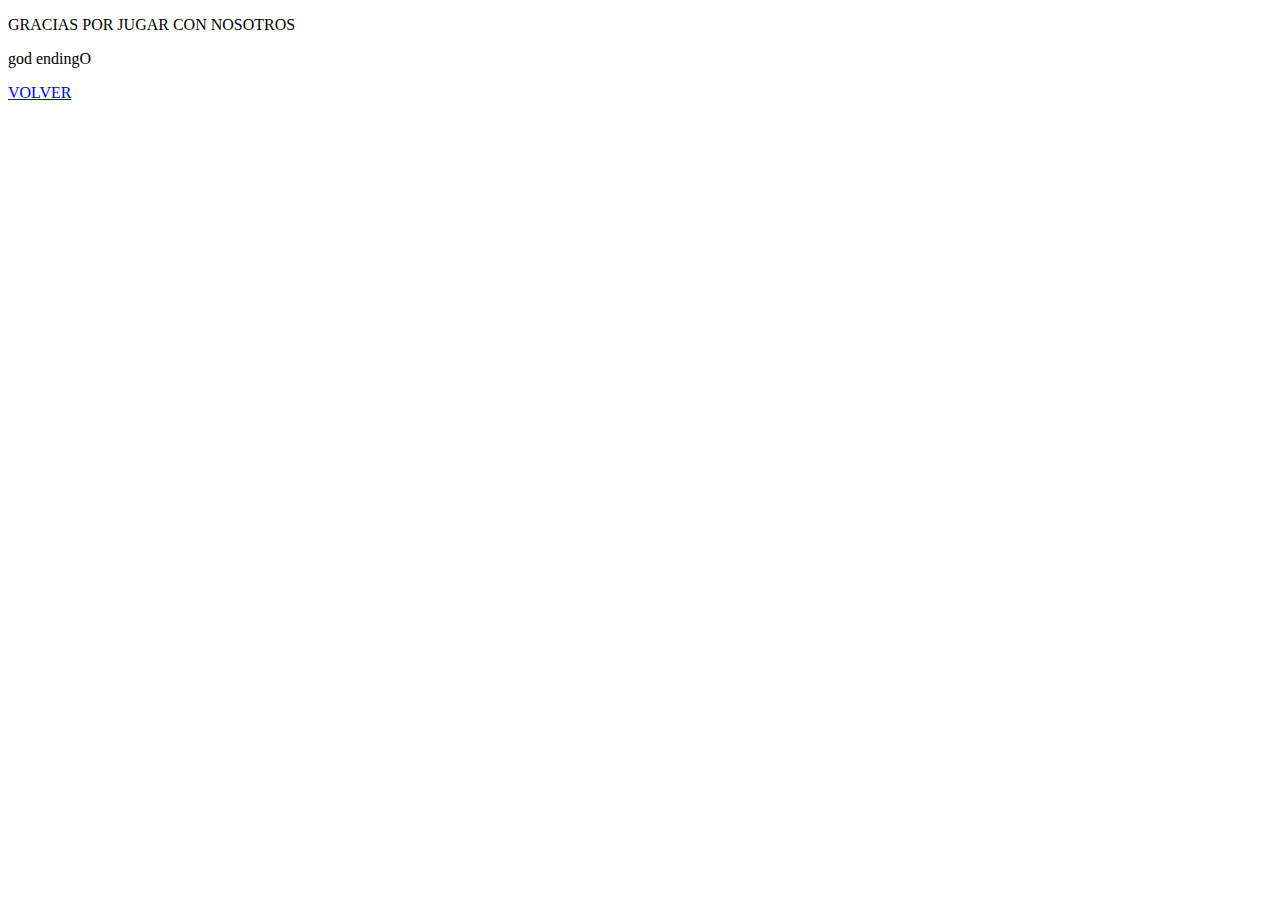
==== felicidades.html @ 76b91f6b "Detalles esteticos" ====
<!DOCTYPE html>
<html lang="en">
<head>
    <meta charset="UTF-8">
    <meta http-equiv="X-UA-Compatible" content="IE=edge">
    <meta name="viewport" content="width=device-width, initial-scale=1.0">
    <title>Document</title>
</head>
<body>
<p>GRACIAS POR JUGAR CON NOSOTROS</p>
<p>god endingO</p>
<a href="index.html">VOLVER</a>
</body>
</html>
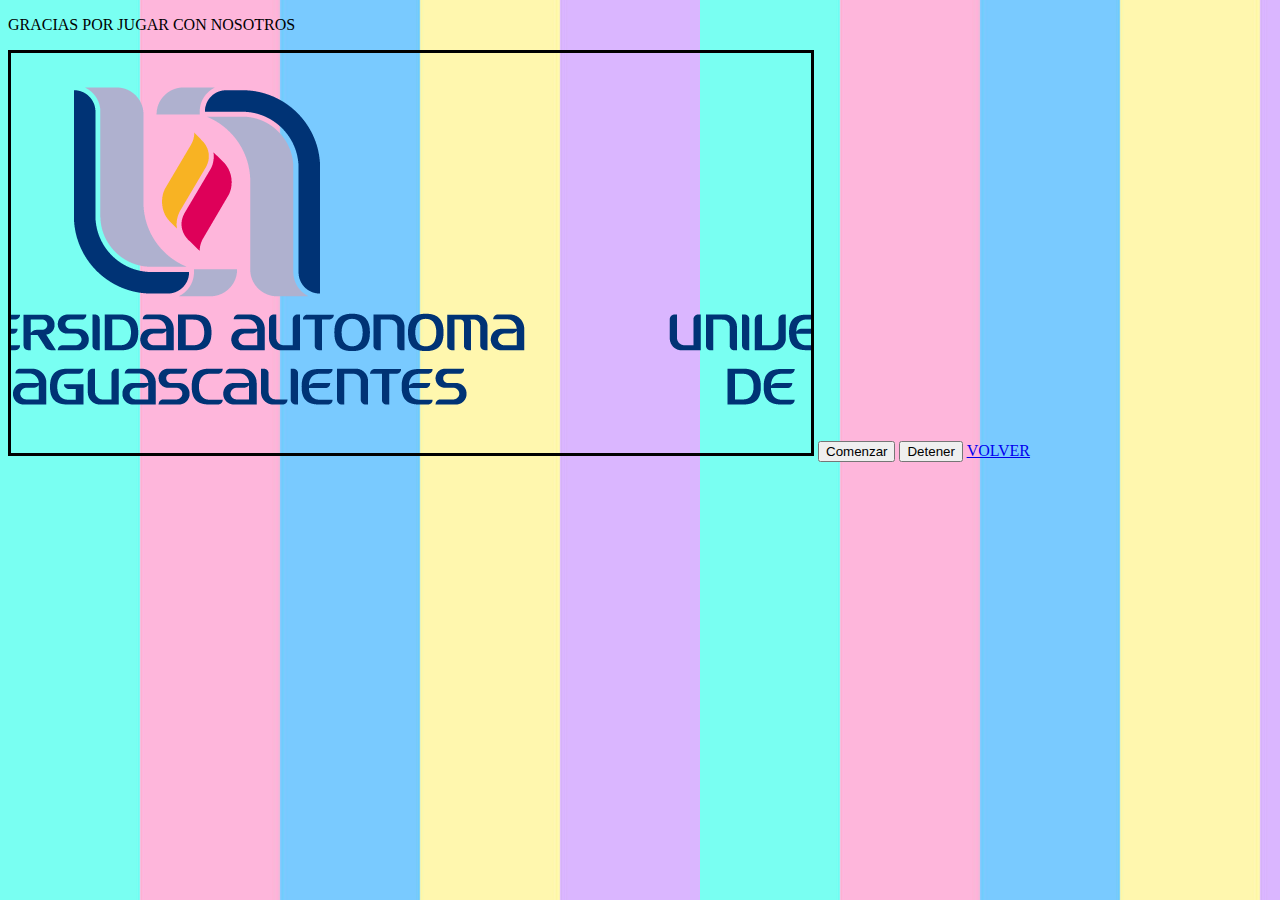
==== commit 6d99a799: "DISEÑO JUEGO" ====
--- a/felicidades.html
+++ b/felicidades.html
@@ -4,11 +4,17 @@
     <meta charset="UTF-8">
     <meta http-equiv="X-UA-Compatible" content="IE=edge">
     <meta name="viewport" content="width=device-width, initial-scale=1.0">
+    <script src="js/canvas.js"></script>
+    <link rel="stylesheet" href="css/estilo.css">
     <title>Document</title>
 </head>
 <body>
 <p>GRACIAS POR JUGAR CON NOSOTROS</p>
-<p>god endingO</p>
+<canvas id="lienzo">
+
+</canvas>
+<input type="button" id="comenzar" value="Comenzar" onClick="comenzar()">
+<input type="button" id="detener" value="Detener" onClick="detener()">
 <a href="index.html">VOLVER</a>
 </body>
 </html>--- a/css/estilo.css
+++ b/css/estilo.css
@@ -0,0 +1,29 @@
+body{
+    background-image: url(/img/fondo.jpg);
+  }
+
+.animal{
+padding-left: 40px;;
+}
+
+.drop{
+    padding-left: 9rem;
+    text-align: center;
+}
+#letra{
+    margin-left: 20rem;
+    font-size: 30px;
+}
+.encabezado{
+    display: flex;
+    flex-direction: row;
+    flex-wrap: nowrap;
+    justify-content: space-between;
+}
+#salir{
+    margin-left: 55rem;
+}
+
+canvas{
+          border:solid;
+     }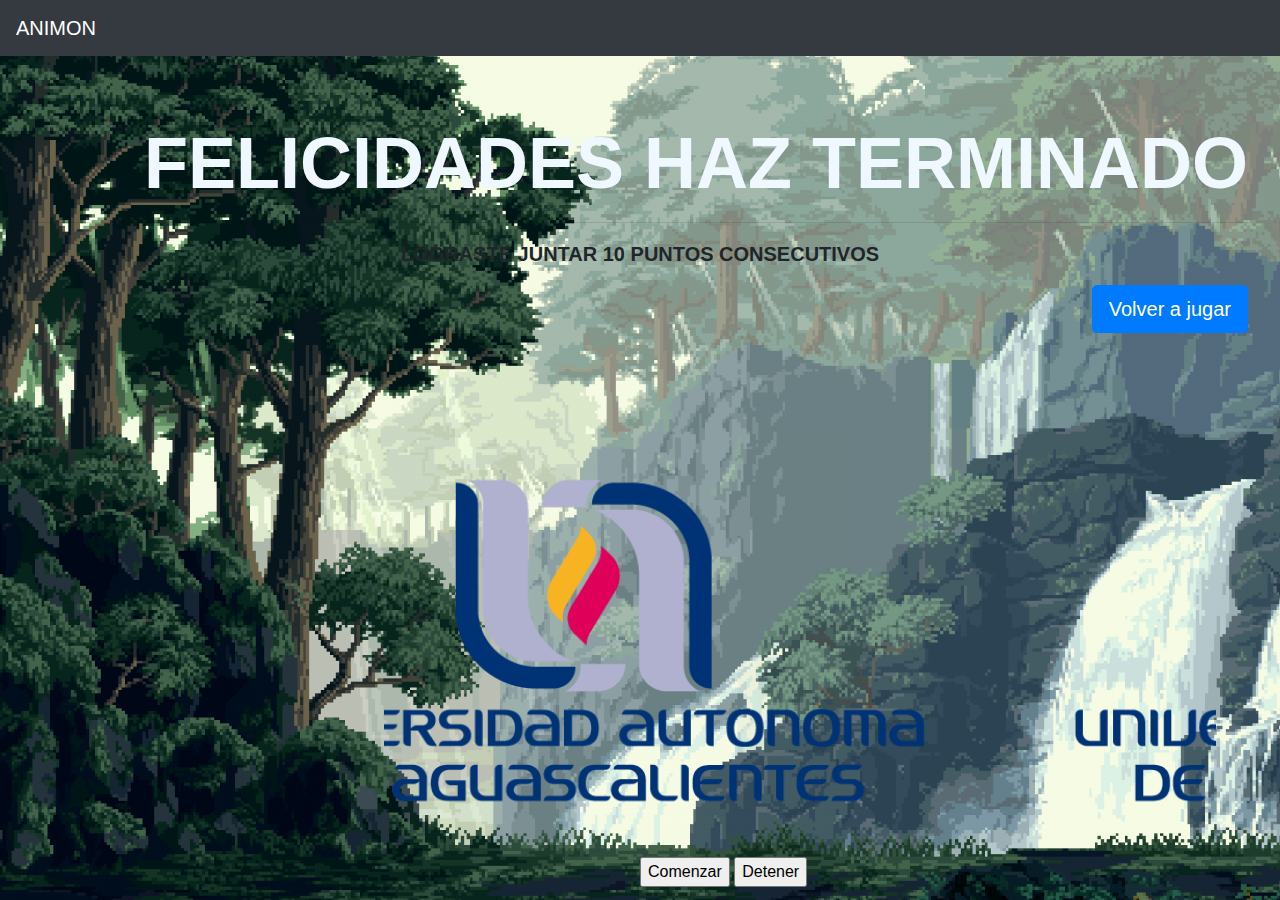
==== commit ecf3095a: "fin felicitaciones" ====
--- a/felicidades.html
+++ b/felicidades.html
@@ -4,17 +4,29 @@
     <meta charset="UTF-8">
     <meta http-equiv="X-UA-Compatible" content="IE=edge">
     <meta name="viewport" content="width=device-width, initial-scale=1.0">
+    <link rel="stylesheet" href="https://maxcdn.bootstrapcdn.com/bootstrap/4.0.0/css/bootstrap.min.css" integrity="sha384-Gn5384xqQ1aoWXA+058RXPxPg6fy4IWvTNh0E263XmFcJlSAwiGgFAW/dAiS6JXm" crossorigin="anonymous">
     <script src="js/canvas.js"></script>
     <link rel="stylesheet" href="css/estilo.css">
     <title>Document</title>
 </head>
 <body>
-<p>GRACIAS POR JUGAR CON NOSOTROS</p>
-<canvas id="lienzo">
-
-</canvas>
-<input type="button" id="comenzar" value="Comenzar" onClick="comenzar()">
-<input type="button" id="detener" value="Detener" onClick="detener()">
-<a href="index.html">VOLVER</a>
+    <nav class="navbar navbar-dark bg-dark">
+        <span class="navbar-brand mb-0 h1">ANIMON</span>
+    </nav>
+   
+    <a href="index.html"></a>
+    <div class="jumbotron">
+        <h1 class="display-3 text-right">FELICIDADES HAZ TERMINADO</h1>
+        <hr>
+        <p class="lead text-center">LOGRASTE JUNTAR 10 PUNTOS CONSECUTIVOS</p>
+        <p class="lead text-right">
+        <a class="btn btn-primary btn-lg" href="index.html" role="button">Volver a jugar</a>
+        </p>
+    </div>
+    <canvas id="lienzo"></canvas>
+    <br><div id="botones"> 
+    <input type="button" id="comenzar" value="Comenzar" onClick="comenzar()">
+    <input type="button" id="detener" value="Detener" onClick="detener()">
+</div>
 </body>
 </html>--- a/css/estilo.css
+++ b/css/estilo.css
@@ -1,5 +1,5 @@
 body{
-    background-image: url(/img/fondo.jpg);
+    background-image: url(/img/fondo1.jpg);
   }
 
 .animal{
@@ -7,8 +7,15 @@
 }
 
 .drop{
-    padding-left: 9rem;
+    margin-left: 9rem;
     text-align: center;
+
+}
+.drop img{
+    border: silver 8px solid;
+    border-image-source: url("/img/marco.png");
+    border-image-slice: 30;
+    text-align: justify;
 }
 #letra{
     margin-left: 20rem;
@@ -23,7 +30,26 @@
 #salir{
     margin-left: 55rem;
 }
+#lienzo{
+    height: 45vh;
+    width: 65vw;
+    margin-left: 24rem;
+}
+#botones{
+    margin-left: 40rem;
+}
+.jumbotron {
+    background:none ;
+}
 
-canvas{
-          border:solid;
-     }+.jumbotron p{
+    font-weight: bold;
+
+}
+
+.jumbotron h1{
+    font-weight: bold;
+    -webkit-text-fill-color: aliceblue;
+
+}
+
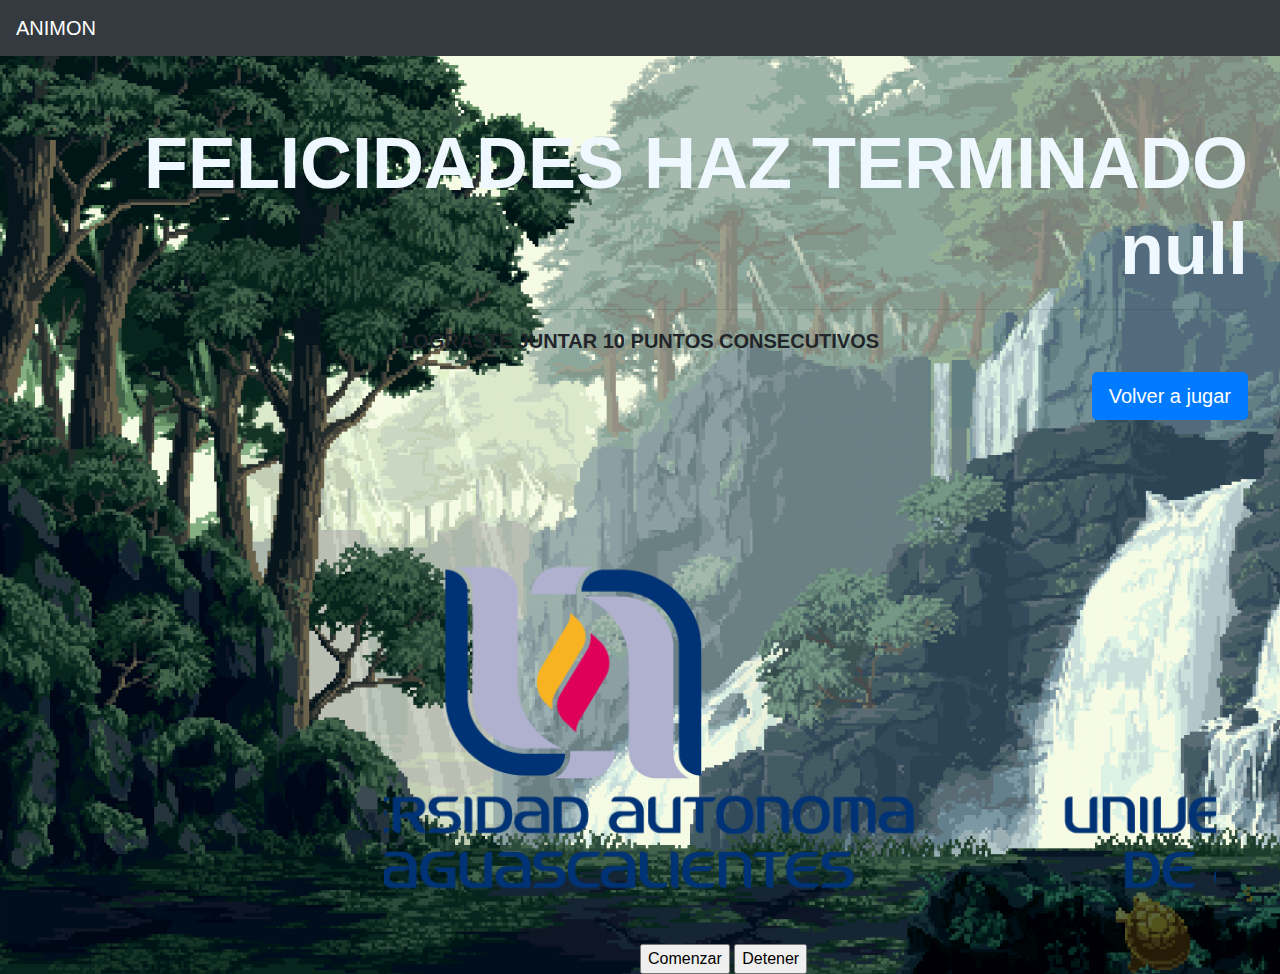
==== commit 86aed41f: "felicidades" ====
--- a/felicidades.html
+++ b/felicidades.html
@@ -16,9 +16,16 @@
    
     <a href="index.html"></a>
     <div class="jumbotron">
-        <h1 class="display-3 text-right">FELICIDADES HAZ TERMINADO</h1>
+        <h1 class="display-3 text-right">FELICIDADES HAZ TERMINADO
+            <script>       
+                var Nnombre = localStorage.getItem("nombre");
+                   document.write(Nnombre);
+                   </script>
+        </h1>
         <hr>
-        <p class="lead text-center">LOGRASTE JUNTAR 10 PUNTOS CONSECUTIVOS</p>
+        <p class="lead text-center">LOGRASTE JUNTAR 10 PUNTOS CONSECUTIVOS
+            
+        </p>
         <p class="lead text-right">
         <a class="btn btn-primary btn-lg" href="index.html" role="button">Volver a jugar</a>
         </p>
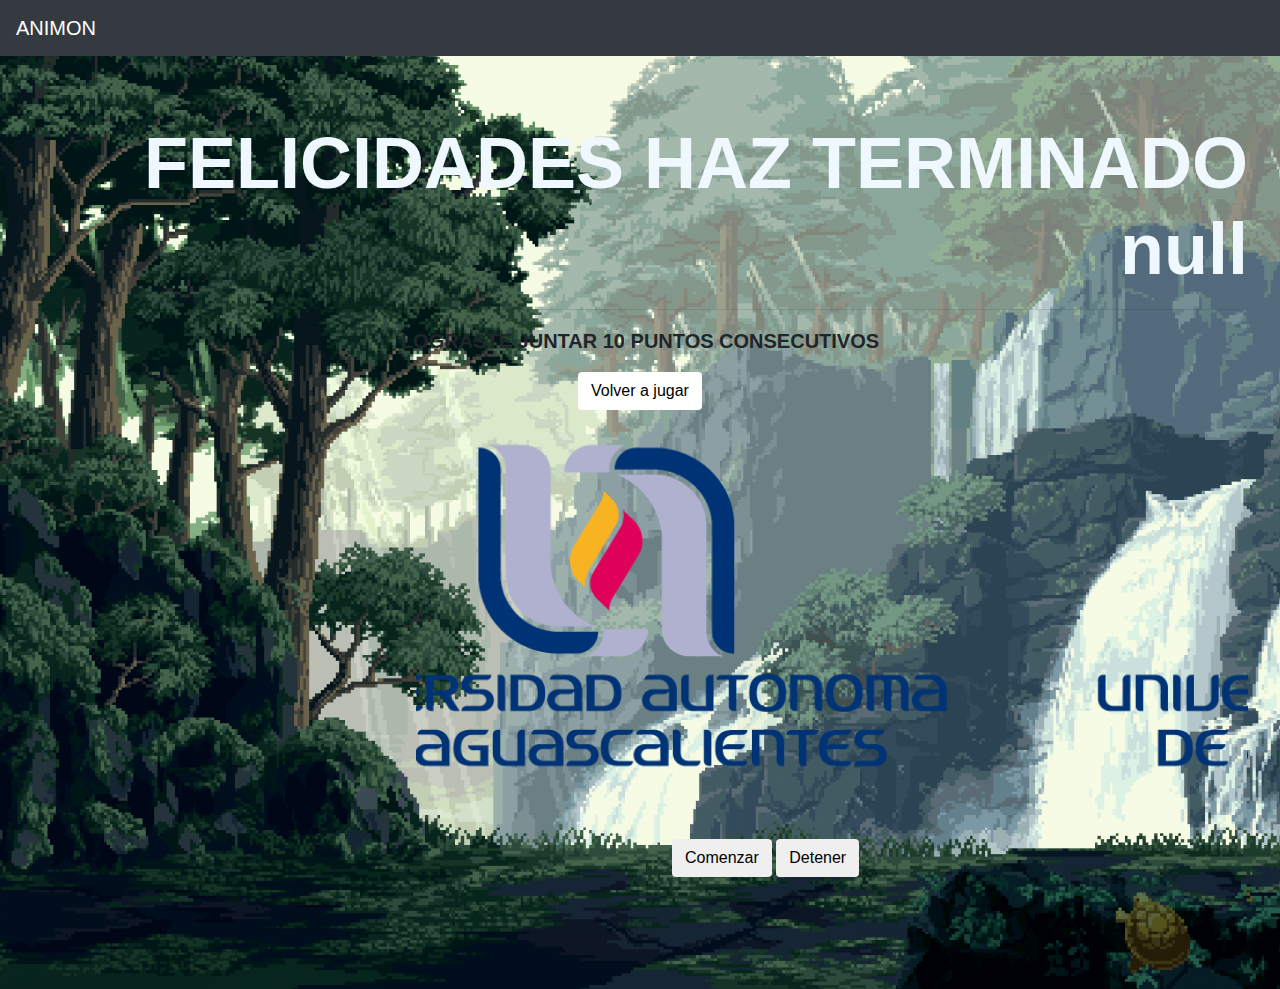
==== commit 7b1ae23f: "diseño xd" ====
--- a/felicidades.html
+++ b/felicidades.html
@@ -9,7 +9,8 @@
     <link rel="stylesheet" href="css/estilo.css">
     <title>Document</title>
 </head>
-<body>
+<body style=" background-image: url(/img/fondo1.jpg);
+;">
     <nav class="navbar navbar-dark bg-dark">
         <span class="navbar-brand mb-0 h1">ANIMON</span>
     </nav>
@@ -26,14 +27,16 @@
         <p class="lead text-center">LOGRASTE JUNTAR 10 PUNTOS CONSECUTIVOS
             
         </p>
-        <p class="lead text-right">
-        <a class="btn btn-primary btn-lg" href="index.html" role="button">Volver a jugar</a>
-        </p>
+        <p class="lead text-center">
+        <a class="btn login_btn" href="index.html" role="button">Volver a jugar</a>
+        <canvas id="lienzo"></canvas>
+        <br><div id="botones"> 
+        <input type="button" class="btn login_btn1" id="comenzar" value="Comenzar" onClick="comenzar()">
+        <input type="button" class="btn login_btn1" id="detener" value="Detener" onClick="detener()">
+    </p>
     </div>
-    <canvas id="lienzo"></canvas>
-    <br><div id="botones"> 
-    <input type="button" id="comenzar" value="Comenzar" onClick="comenzar()">
-    <input type="button" id="detener" value="Detener" onClick="detener()">
+    
+
 </div>
 </body>
 </html>--- a/css/estilo.css
+++ b/css/estilo.css
@@ -1,6 +1,15 @@
 body{
-    background-image: url(/img/fondo1.jpg);
+    background-image: url(/img/fondo.jpg);
   }
+
+  .login_btn {
+    color: white !important;
+}
+.login_btn {
+    
+    background: white !important;
+    color:black !important;
+}
 
 .animal{
 padding-left: 40px;;
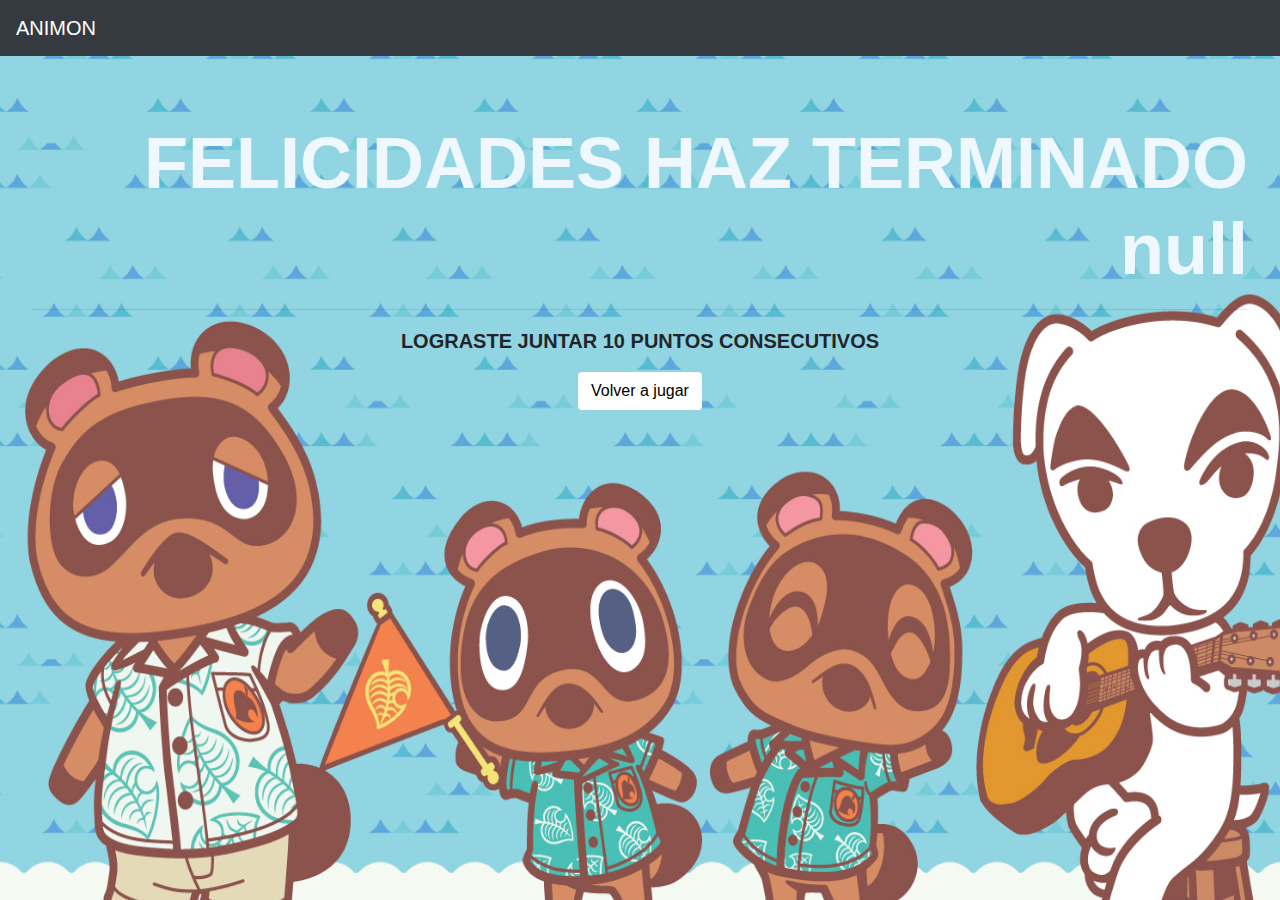
==== commit 22795b97: "juego" ====
--- a/felicidades.html
+++ b/felicidades.html
@@ -9,8 +9,9 @@
     <link rel="stylesheet" href="css/estilo.css">
     <title>Document</title>
 </head>
-<body style=" background-image: url(/img/fondo1.jpg);
-;">
+
+<body style=" background-image: url(/img/fondo1.jpg);;">
+  
     <nav class="navbar navbar-dark bg-dark">
         <span class="navbar-brand mb-0 h1">ANIMON</span>
     </nav>
@@ -29,10 +30,6 @@
         </p>
         <p class="lead text-center">
         <a class="btn login_btn" href="index.html" role="button">Volver a jugar</a>
-        <canvas id="lienzo"></canvas>
-        <br><div id="botones"> 
-        <input type="button" class="btn login_btn1" id="comenzar" value="Comenzar" onClick="comenzar()">
-        <input type="button" class="btn login_btn1" id="detener" value="Detener" onClick="detener()">
     </p>
     </div>
     
--- a/css/estilo.css
+++ b/css/estilo.css
@@ -1,5 +1,7 @@
 body{
-    background-image: url(/img/fondo.jpg);
+    background-image: url(/img/fondo.jpg );
+    background-size: 1650px 1100px;
+    
   }
 
   .login_btn {
@@ -40,7 +42,7 @@
     margin-left: 55rem;
 }
 #lienzo{
-    height: 45vh;
+    height: 4vh;
     width: 65vw;
     margin-left: 24rem;
 }
@@ -61,4 +63,9 @@
     -webkit-text-fill-color: aliceblue;
 
 }
+h1{
+    text-align: center;
+    color: darkblue;
 
+}
+
